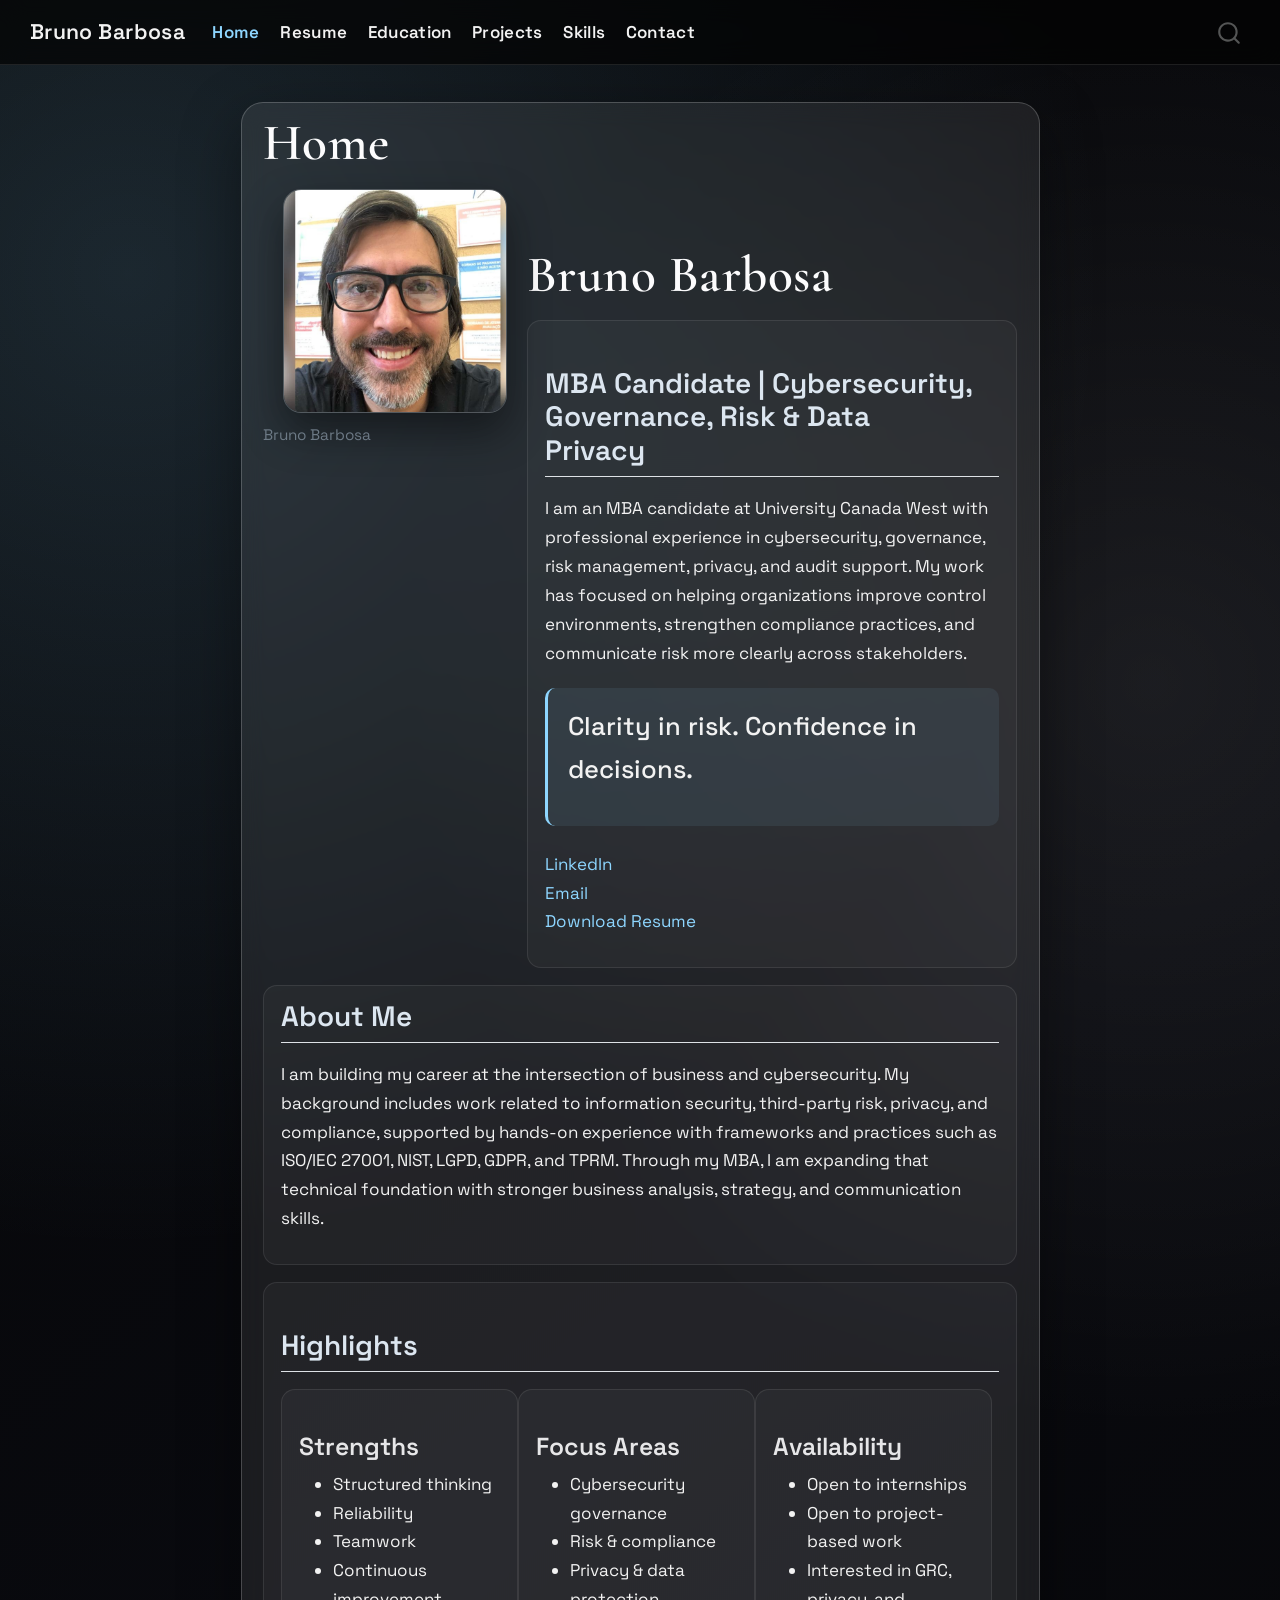
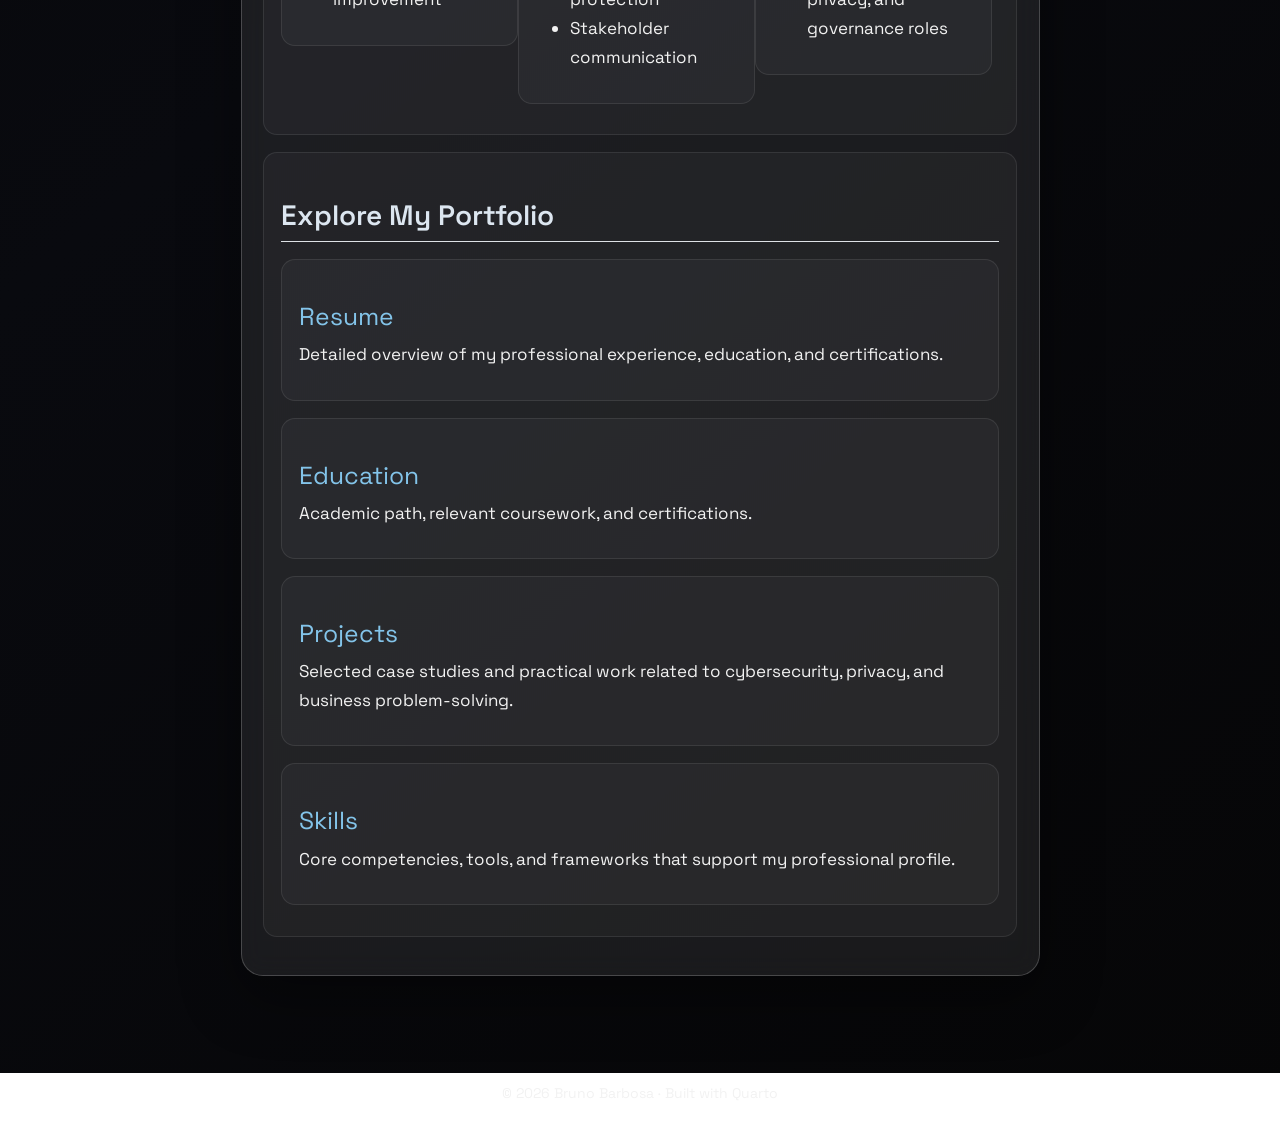
==== docs/index.html @ 06a04d69 "Add files via upload" ====
<!DOCTYPE html>
<html xmlns="http://www.w3.org/1999/xhtml" lang="en" xml:lang="en"><head>

<meta charset="utf-8">
<meta name="generator" content="quarto-1.8.26">

<meta name="viewport" content="width=device-width, initial-scale=1.0, user-scalable=yes">


<title>Home – Bruno Barbosa</title>
<style>
code{white-space: pre-wrap;}
span.smallcaps{font-variant: small-caps;}
div.columns{display: flex; gap: min(4vw, 1.5em);}
div.column{flex: auto; overflow-x: auto;}
div.hanging-indent{margin-left: 1.5em; text-indent: -1.5em;}
ul.task-list{list-style: none;}
ul.task-list li input[type="checkbox"] {
  width: 0.8em;
  margin: 0 0.8em 0.2em -1em; /* quarto-specific, see https://github.com/quarto-dev/quarto-cli/issues/4556 */ 
  vertical-align: middle;
}
</style>


<script src="site_libs/quarto-nav/quarto-nav.js"></script>
<script src="site_libs/quarto-nav/headroom.min.js"></script>
<script src="site_libs/clipboard/clipboard.min.js"></script>
<script src="site_libs/quarto-search/autocomplete.umd.js"></script>
<script src="site_libs/quarto-search/fuse.min.js"></script>
<script src="site_libs/quarto-search/quarto-search.js"></script>
<meta name="quarto:offset" content="./">
<script src="site_libs/quarto-html/quarto.js" type="module"></script>
<script src="site_libs/quarto-html/tabsets/tabsets.js" type="module"></script>
<script src="site_libs/quarto-html/axe/axe-check.js" type="module"></script>
<script src="site_libs/quarto-html/popper.min.js"></script>
<script src="site_libs/quarto-html/tippy.umd.min.js"></script>
<script src="site_libs/quarto-html/anchor.min.js"></script>
<link href="site_libs/quarto-html/tippy.css" rel="stylesheet">
<link href="site_libs/quarto-html/quarto-syntax-highlighting-587c61ba64f3a5504c4d52d930310e48.css" rel="stylesheet" id="quarto-text-highlighting-styles">
<script src="site_libs/bootstrap/bootstrap.min.js"></script>
<link href="site_libs/bootstrap/bootstrap-icons.css" rel="stylesheet">
<link href="site_libs/bootstrap/bootstrap-e31584831b205ffbb2d98406f31c2a5b.min.css" rel="stylesheet" append-hash="true" id="quarto-bootstrap" data-mode="light">
<script id="quarto-search-options" type="application/json">{
  "location": "navbar",
  "copy-button": false,
  "collapse-after": 3,
  "panel-placement": "end",
  "type": "overlay",
  "limit": 50,
  "keyboard-shortcut": [
    "f",
    "/",
    "s"
  ],
  "show-item-context": false,
  "language": {
    "search-no-results-text": "No results",
    "search-matching-documents-text": "matching documents",
    "search-copy-link-title": "Copy link to search",
    "search-hide-matches-text": "Hide additional matches",
    "search-more-match-text": "more match in this document",
    "search-more-matches-text": "more matches in this document",
    "search-clear-button-title": "Clear",
    "search-text-placeholder": "",
    "search-detached-cancel-button-title": "Cancel",
    "search-submit-button-title": "Submit",
    "search-label": "Search"
  }
}</script>
<style>html{ scroll-behavior: smooth; }</style>


<link rel="stylesheet" href="styles.css">
</head>

<body class="nav-fixed fullcontent quarto-light">

<div id="quarto-search-results"></div>
  <header id="quarto-header" class="headroom fixed-top">
    <nav class="navbar navbar-expand-lg " data-bs-theme="dark">
      <div class="navbar-container container-fluid">
      <div class="navbar-brand-container mx-auto">
    <a class="navbar-brand" href="./index.html">
    <span class="navbar-title">Bruno Barbosa</span>
    </a>
  </div>
            <div id="quarto-search" class="" title="Search"></div>
          <button class="navbar-toggler" type="button" data-bs-toggle="collapse" data-bs-target="#navbarCollapse" aria-controls="navbarCollapse" role="menu" aria-expanded="false" aria-label="Toggle navigation" onclick="if (window.quartoToggleHeadroom) { window.quartoToggleHeadroom(); }">
  <span class="navbar-toggler-icon"></span>
</button>
          <div class="collapse navbar-collapse" id="navbarCollapse">
            <ul class="navbar-nav navbar-nav-scroll me-auto">
  <li class="nav-item">
    <a class="nav-link active" href="./index.html" aria-current="page"> 
<span class="menu-text">Home</span></a>
  </li>  
  <li class="nav-item">
    <a class="nav-link" href="./Resume.html"> 
<span class="menu-text">Resume</span></a>
  </li>  
  <li class="nav-item">
    <a class="nav-link" href="./education.html"> 
<span class="menu-text">Education</span></a>
  </li>  
  <li class="nav-item">
    <a class="nav-link" href="./projects.html"> 
<span class="menu-text">Projects</span></a>
  </li>  
  <li class="nav-item">
    <a class="nav-link" href="./skills.html"> 
<span class="menu-text">Skills</span></a>
  </li>  
  <li class="nav-item">
    <a class="nav-link" href="./contact.html"> 
<span class="menu-text">Contact</span></a>
  </li>  
</ul>
          </div> <!-- /navcollapse -->
            <div class="quarto-navbar-tools">
</div>
      </div> <!-- /container-fluid -->
    </nav>
</header>
<!-- content -->
<div id="quarto-content" class="quarto-container page-columns page-rows-contents page-layout-article page-navbar">
<!-- sidebar -->
<!-- margin-sidebar -->
    
<!-- main -->
<main class="content" id="quarto-document-content">

<header id="title-block-header" class="quarto-title-block default">
<div class="quarto-title">
<h1 class="title">Home</h1>
</div>



<div class="quarto-title-meta">

    
  
    
  </div>
  


</header>


<div class="columns">
<div class="column" style="width:35%;">
<div class="quarto-figure quarto-figure-center">
<figure class="figure">
<p><img src="headshot.png" class="img-fluid figure-img" style="width:85.0%" alt="Portrait of Bruno Barbosa"></p>
<figcaption>Bruno Barbosa</figcaption>
</figure>
</div>
</div><div class="column" style="width:65%;">
<section id="bruno-barbosa" class="level1">
<h1>Bruno Barbosa</h1>
<section id="mba-candidate-cybersecurity-governance-risk-data-privacy" class="level2">
<h2 class="anchored" data-anchor-id="mba-candidate-cybersecurity-governance-risk-data-privacy">MBA Candidate | Cybersecurity, Governance, Risk &amp; Data Privacy</h2>
<p>I am an MBA candidate at University Canada West with professional experience in cybersecurity, governance, risk management, privacy, and audit support. My work has focused on helping organizations improve control environments, strengthen compliance practices, and communicate risk more clearly across stakeholders.</p>
<div class="impact-quote">
<p>Clarity in risk. Confidence in decisions.</p>
</div>
<p><a href="https://www.linkedin.com/">LinkedIn</a><br>
<a href="mailto:your.email@email.com">Email</a><br>
<a href="resume.pdf">Download Resume</a></p>
</section>
</section>
</div>
</div>
<section id="about-me" class="level2">
<h2 class="anchored" data-anchor-id="about-me">About Me</h2>
<p>I am building my career at the intersection of business and cybersecurity. My background includes work related to information security, third-party risk, privacy, and compliance, supported by hands-on experience with frameworks and practices such as ISO/IEC 27001, NIST, LGPD, GDPR, and TPRM. Through my MBA, I am expanding that technical foundation with stronger business analysis, strategy, and communication skills.</p>
</section>
<section id="highlights" class="level2">
<h2 class="anchored" data-anchor-id="highlights">Highlights</h2>
<div class="columns">
<div class="column" style="width:33%;">
<section id="strengths" class="level3">
<h3 class="anchored" data-anchor-id="strengths">Strengths</h3>
<ul>
<li>Structured thinking<br>
</li>
<li>Reliability<br>
</li>
<li>Teamwork<br>
</li>
<li>Continuous improvement</li>
</ul>
</section>
</div><div class="column" style="width:33%;">
<section id="focus-areas" class="level3">
<h3 class="anchored" data-anchor-id="focus-areas">Focus Areas</h3>
<ul>
<li>Cybersecurity governance<br>
</li>
<li>Risk &amp; compliance<br>
</li>
<li>Privacy &amp; data protection<br>
</li>
<li>Stakeholder communication</li>
</ul>
</section>
</div><div class="column" style="width:33%;">
<section id="availability" class="level3">
<h3 class="anchored" data-anchor-id="availability">Availability</h3>
<ul>
<li>Open to internships<br>
</li>
<li>Open to project-based work<br>
</li>
<li>Interested in GRC, privacy, and governance roles</li>
</ul>
</section>
</div>
</div>
</section>
<section id="explore-my-portfolio" class="level2">
<h2 class="anchored" data-anchor-id="explore-my-portfolio">Explore My Portfolio</h2>
<section id="resume" class="level3">
<h3 class="anchored" data-anchor-id="resume"><a href="Resume.html">Resume</a></h3>
<p>Detailed overview of my professional experience, education, and certifications.</p>
</section>
<section id="education" class="level3">
<h3 class="anchored" data-anchor-id="education"><a href="education.html">Education</a></h3>
<p>Academic path, relevant coursework, and certifications.</p>
</section>
<section id="projects" class="level3">
<h3 class="anchored" data-anchor-id="projects"><a href="projects.html">Projects</a></h3>
<p>Selected case studies and practical work related to cybersecurity, privacy, and business problem-solving.</p>
</section>
<section id="skills" class="level3">
<h3 class="anchored" data-anchor-id="skills"><a href="skills.html">Skills</a></h3>
<p>Core competencies, tools, and frameworks that support my professional profile.</p>


</section>
</section>

</main> <!-- /main -->
<script id="quarto-html-after-body" type="application/javascript">
  window.document.addEventListener("DOMContentLoaded", function (event) {
    const icon = "";
    const anchorJS = new window.AnchorJS();
    anchorJS.options = {
      placement: 'right',
      icon: icon
    };
    anchorJS.add('.anchored');
    const isCodeAnnotation = (el) => {
      for (const clz of el.classList) {
        if (clz.startsWith('code-annotation-')) {                     
          return true;
        }
      }
      return false;
    }
    const onCopySuccess = function(e) {
      // button target
      const button = e.trigger;
      // don't keep focus
      button.blur();
      // flash "checked"
      button.classList.add('code-copy-button-checked');
      var currentTitle = button.getAttribute("title");
      button.setAttribute("title", "Copied!");
      let tooltip;
      if (window.bootstrap) {
        button.setAttribute("data-bs-toggle", "tooltip");
        button.setAttribute("data-bs-placement", "left");
        button.setAttribute("data-bs-title", "Copied!");
        tooltip = new bootstrap.Tooltip(button, 
          { trigger: "manual", 
            customClass: "code-copy-button-tooltip",
            offset: [0, -8]});
        tooltip.show();    
      }
      setTimeout(function() {
        if (tooltip) {
          tooltip.hide();
          button.removeAttribute("data-bs-title");
          button.removeAttribute("data-bs-toggle");
          button.removeAttribute("data-bs-placement");
        }
        button.setAttribute("title", currentTitle);
        button.classList.remove('code-copy-button-checked');
      }, 1000);
      // clear code selection
      e.clearSelection();
    }
    const getTextToCopy = function(trigger) {
      const outerScaffold = trigger.parentElement.cloneNode(true);
      const codeEl = outerScaffold.querySelector('code');
      for (const childEl of codeEl.children) {
        if (isCodeAnnotation(childEl)) {
          childEl.remove();
        }
      }
      return codeEl.innerText;
    }
    const clipboard = new window.ClipboardJS('.code-copy-button:not([data-in-quarto-modal])', {
      text: getTextToCopy
    });
    clipboard.on('success', onCopySuccess);
    if (window.document.getElementById('quarto-embedded-source-code-modal')) {
      const clipboardModal = new window.ClipboardJS('.code-copy-button[data-in-quarto-modal]', {
        text: getTextToCopy,
        container: window.document.getElementById('quarto-embedded-source-code-modal')
      });
      clipboardModal.on('success', onCopySuccess);
    }
      var localhostRegex = new RegExp(/^(?:http|https):\/\/localhost\:?[0-9]*\//);
      var mailtoRegex = new RegExp(/^mailto:/);
        var filterRegex = new RegExp('/' + window.location.host + '/');
      var isInternal = (href) => {
          return filterRegex.test(href) || localhostRegex.test(href) || mailtoRegex.test(href);
      }
      // Inspect non-navigation links and adorn them if external
     var links = window.document.querySelectorAll('a[href]:not(.nav-link):not(.navbar-brand):not(.toc-action):not(.sidebar-link):not(.sidebar-item-toggle):not(.pagination-link):not(.no-external):not([aria-hidden]):not(.dropdown-item):not(.quarto-navigation-tool):not(.about-link)');
      for (var i=0; i<links.length; i++) {
        const link = links[i];
        if (!isInternal(link.href)) {
          // undo the damage that might have been done by quarto-nav.js in the case of
          // links that we want to consider external
          if (link.dataset.originalHref !== undefined) {
            link.href = link.dataset.originalHref;
          }
            // target, if specified
            link.setAttribute("target", "_blank");
            if (link.getAttribute("rel") === null) {
              link.setAttribute("rel", "noopener");
            }
        }
      }
    function tippyHover(el, contentFn, onTriggerFn, onUntriggerFn) {
      const config = {
        allowHTML: true,
        maxWidth: 500,
        delay: 100,
        arrow: false,
        appendTo: function(el) {
            return el.parentElement;
        },
        interactive: true,
        interactiveBorder: 10,
        theme: 'quarto',
        placement: 'bottom-start',
      };
      if (contentFn) {
        config.content = contentFn;
      }
      if (onTriggerFn) {
        config.onTrigger = onTriggerFn;
      }
      if (onUntriggerFn) {
        config.onUntrigger = onUntriggerFn;
      }
      window.tippy(el, config); 
    }
    const noterefs = window.document.querySelectorAll('a[role="doc-noteref"]');
    for (var i=0; i<noterefs.length; i++) {
      const ref = noterefs[i];
      tippyHover(ref, function() {
        // use id or data attribute instead here
        let href = ref.getAttribute('data-footnote-href') || ref.getAttribute('href');
        try { href = new URL(href).hash; } catch {}
        const id = href.replace(/^#\/?/, "");
        const note = window.document.getElementById(id);
        if (note) {
          return note.innerHTML;
        } else {
          return "";
        }
      });
    }
    const xrefs = window.document.querySelectorAll('a.quarto-xref');
    const processXRef = (id, note) => {
      // Strip column container classes
      const stripColumnClz = (el) => {
        el.classList.remove("page-full", "page-columns");
        if (el.children) {
          for (const child of el.children) {
            stripColumnClz(child);
          }
        }
      }
      stripColumnClz(note)
      if (id === null || id.startsWith('sec-')) {
        // Special case sections, only their first couple elements
        const container = document.createElement("div");
        if (note.children && note.children.length > 2) {
          container.appendChild(note.children[0].cloneNode(true));
          for (let i = 1; i < note.children.length; i++) {
            const child = note.children[i];
            if (child.tagName === "P" && child.innerText === "") {
              continue;
            } else {
              container.appendChild(child.cloneNode(true));
              break;
            }
          }
          if (window.Quarto?.typesetMath) {
            window.Quarto.typesetMath(container);
          }
          return container.innerHTML
        } else {
          if (window.Quarto?.typesetMath) {
            window.Quarto.typesetMath(note);
          }
          return note.innerHTML;
        }
      } else {
        // Remove any anchor links if they are present
        const anchorLink = note.querySelector('a.anchorjs-link');
        if (anchorLink) {
          anchorLink.remove();
        }
        if (window.Quarto?.typesetMath) {
          window.Quarto.typesetMath(note);
        }
        if (note.classList.contains("callout")) {
          return note.outerHTML;
        } else {
          return note.innerHTML;
        }
      }
    }
    for (var i=0; i<xrefs.length; i++) {
      const xref = xrefs[i];
      tippyHover(xref, undefined, function(instance) {
        instance.disable();
        let url = xref.getAttribute('href');
        let hash = undefined; 
        if (url.startsWith('#')) {
          hash = url;
        } else {
          try { hash = new URL(url).hash; } catch {}
        }
        if (hash) {
          const id = hash.replace(/^#\/?/, "");
          const note = window.document.getElementById(id);
          if (note !== null) {
            try {
              const html = processXRef(id, note.cloneNode(true));
              instance.setContent(html);
            } finally {
              instance.enable();
              instance.show();
            }
          } else {
            // See if we can fetch this
            fetch(url.split('#')[0])
            .then(res => res.text())
            .then(html => {
              const parser = new DOMParser();
              const htmlDoc = parser.parseFromString(html, "text/html");
              const note = htmlDoc.getElementById(id);
              if (note !== null) {
                const html = processXRef(id, note);
                instance.setContent(html);
              } 
            }).finally(() => {
              instance.enable();
              instance.show();
            });
          }
        } else {
          // See if we can fetch a full url (with no hash to target)
          // This is a special case and we should probably do some content thinning / targeting
          fetch(url)
          .then(res => res.text())
          .then(html => {
            const parser = new DOMParser();
            const htmlDoc = parser.parseFromString(html, "text/html");
            const note = htmlDoc.querySelector('main.content');
            if (note !== null) {
              // This should only happen for chapter cross references
              // (since there is no id in the URL)
              // remove the first header
              if (note.children.length > 0 && note.children[0].tagName === "HEADER") {
                note.children[0].remove();
              }
              const html = processXRef(null, note);
              instance.setContent(html);
            } 
          }).finally(() => {
            instance.enable();
            instance.show();
          });
        }
      }, function(instance) {
      });
    }
        let selectedAnnoteEl;
        const selectorForAnnotation = ( cell, annotation) => {
          let cellAttr = 'data-code-cell="' + cell + '"';
          let lineAttr = 'data-code-annotation="' +  annotation + '"';
          const selector = 'span[' + cellAttr + '][' + lineAttr + ']';
          return selector;
        }
        const selectCodeLines = (annoteEl) => {
          const doc = window.document;
          const targetCell = annoteEl.getAttribute("data-target-cell");
          const targetAnnotation = annoteEl.getAttribute("data-target-annotation");
          const annoteSpan = window.document.querySelector(selectorForAnnotation(targetCell, targetAnnotation));
          const lines = annoteSpan.getAttribute("data-code-lines").split(",");
          const lineIds = lines.map((line) => {
            return targetCell + "-" + line;
          })
          let top = null;
          let height = null;
          let parent = null;
          if (lineIds.length > 0) {
              //compute the position of the single el (top and bottom and make a div)
              const el = window.document.getElementById(lineIds[0]);
              top = el.offsetTop;
              height = el.offsetHeight;
              parent = el.parentElement.parentElement;
            if (lineIds.length > 1) {
              const lastEl = window.document.getElementById(lineIds[lineIds.length - 1]);
              const bottom = lastEl.offsetTop + lastEl.offsetHeight;
              height = bottom - top;
            }
            if (top !== null && height !== null && parent !== null) {
              // cook up a div (if necessary) and position it 
              let div = window.document.getElementById("code-annotation-line-highlight");
              if (div === null) {
                div = window.document.createElement("div");
                div.setAttribute("id", "code-annotation-line-highlight");
                div.style.position = 'absolute';
                parent.appendChild(div);
              }
              div.style.top = top - 2 + "px";
              div.style.height = height + 4 + "px";
              div.style.left = 0;
              let gutterDiv = window.document.getElementById("code-annotation-line-highlight-gutter");
              if (gutterDiv === null) {
                gutterDiv = window.document.createElement("div");
                gutterDiv.setAttribute("id", "code-annotation-line-highlight-gutter");
                gutterDiv.style.position = 'absolute';
                const codeCell = window.document.getElementById(targetCell);
                const gutter = codeCell.querySelector('.code-annotation-gutter');
                gutter.appendChild(gutterDiv);
              }
              gutterDiv.style.top = top - 2 + "px";
              gutterDiv.style.height = height + 4 + "px";
            }
            selectedAnnoteEl = annoteEl;
          }
        };
        const unselectCodeLines = () => {
          const elementsIds = ["code-annotation-line-highlight", "code-annotation-line-highlight-gutter"];
          elementsIds.forEach((elId) => {
            const div = window.document.getElementById(elId);
            if (div) {
              div.remove();
            }
          });
          selectedAnnoteEl = undefined;
        };
          // Handle positioning of the toggle
      window.addEventListener(
        "resize",
        throttle(() => {
          elRect = undefined;
          if (selectedAnnoteEl) {
            selectCodeLines(selectedAnnoteEl);
          }
        }, 10)
      );
      function throttle(fn, ms) {
      let throttle = false;
      let timer;
        return (...args) => {
          if(!throttle) { // first call gets through
              fn.apply(this, args);
              throttle = true;
          } else { // all the others get throttled
              if(timer) clearTimeout(timer); // cancel #2
              timer = setTimeout(() => {
                fn.apply(this, args);
                timer = throttle = false;
              }, ms);
          }
        };
      }
        // Attach click handler to the DT
        const annoteDls = window.document.querySelectorAll('dt[data-target-cell]');
        for (const annoteDlNode of annoteDls) {
          annoteDlNode.addEventListener('click', (event) => {
            const clickedEl = event.target;
            if (clickedEl !== selectedAnnoteEl) {
              unselectCodeLines();
              const activeEl = window.document.querySelector('dt[data-target-cell].code-annotation-active');
              if (activeEl) {
                activeEl.classList.remove('code-annotation-active');
              }
              selectCodeLines(clickedEl);
              clickedEl.classList.add('code-annotation-active');
            } else {
              // Unselect the line
              unselectCodeLines();
              clickedEl.classList.remove('code-annotation-active');
            }
          });
        }
    const findCites = (el) => {
      const parentEl = el.parentElement;
      if (parentEl) {
        const cites = parentEl.dataset.cites;
        if (cites) {
          return {
            el,
            cites: cites.split(' ')
          };
        } else {
          return findCites(el.parentElement)
        }
      } else {
        return undefined;
      }
    };
    var bibliorefs = window.document.querySelectorAll('a[role="doc-biblioref"]');
    for (var i=0; i<bibliorefs.length; i++) {
      const ref = bibliorefs[i];
      const citeInfo = findCites(ref);
      if (citeInfo) {
        tippyHover(citeInfo.el, function() {
          var popup = window.document.createElement('div');
          citeInfo.cites.forEach(function(cite) {
            var citeDiv = window.document.createElement('div');
            citeDiv.classList.add('hanging-indent');
            citeDiv.classList.add('csl-entry');
            var biblioDiv = window.document.getElementById('ref-' + cite);
            if (biblioDiv) {
              citeDiv.innerHTML = biblioDiv.innerHTML;
            }
            popup.appendChild(citeDiv);
          });
          return popup.innerHTML;
        });
      }
    }
  });
  </script>
</div> <!-- /content -->
<footer class="footer">
  <div class="nav-footer">
    <div class="nav-footer-left">
      &nbsp;
    </div>   
    <div class="nav-footer-center">
<p>© 2026 Bruno Barbosa · Built with Quarto</p>
</div>
    <div class="nav-footer-right">
      &nbsp;
    </div>
  </div>
</footer>




<script src="site_libs/quarto-html/zenscroll-min.js"></script>
</body></html>
---- docs/site_libs/quarto-html/tippy.css ----
.tippy-box[data-animation=fade][data-state=hidden]{opacity:0}[data-tippy-root]{max-width:calc(100vw - 10px)}.tippy-box{position:relative;background-color:#333;color:#fff;border-radius:4px;font-size:14px;line-height:1.4;white-space:normal;outline:0;transition-property:transform,visibility,opacity}.tippy-box[data-placement^=top]>.tippy-arrow{bottom:0}.tippy-box[data-placement^=top]>.tippy-arrow:before{bottom:-7px;left:0;border-width:8px 8px 0;border-top-color:initial;transform-origin:center top}.tippy-box[data-placement^=bottom]>.tippy-arrow{top:0}.tippy-box[data-placement^=bottom]>.tippy-arrow:before{top:-7px;left:0;border-width:0 8px 8px;border-bottom-color:initial;transform-origin:center bottom}.tippy-box[data-placement^=left]>.tippy-arrow{right:0}.tippy-box[data-placement^=left]>.tippy-arrow:before{border-width:8px 0 8px 8px;border-left-color:initial;right:-7px;transform-origin:center left}.tippy-box[data-placement^=right]>.tippy-arrow{left:0}.tippy-box[data-placement^=right]>.tippy-arrow:before{left:-7px;border-width:8px 8px 8px 0;border-right-color:initial;transform-origin:center right}.tippy-box[data-inertia][data-state=visible]{transition-timing-function:cubic-bezier(.54,1.5,.38,1.11)}.tippy-arrow{width:16px;height:16px;color:#333}.tippy-arrow:before{content:"";position:absolute;border-color:transparent;border-style:solid}.tippy-content{position:relative;padding:5px 9px;z-index:1}
---- docs/site_libs/quarto-html/quarto-syntax-highlighting-587c61ba64f3a5504c4d52d930310e48.css ----
/* quarto syntax highlight colors */
:root {
  --quarto-hl-ot-color: #003B4F;
  --quarto-hl-at-color: #657422;
  --quarto-hl-ss-color: #20794D;
  --quarto-hl-an-color: #5E5E5E;
  --quarto-hl-fu-color: #4758AB;
  --quarto-hl-st-color: #20794D;
  --quarto-hl-cf-color: #003B4F;
  --quarto-hl-op-color: #5E5E5E;
  --quarto-hl-er-color: #AD0000;
  --quarto-hl-bn-color: #AD0000;
  --quarto-hl-al-color: #AD0000;
  --quarto-hl-va-color: #111111;
  --quarto-hl-bu-color: inherit;
  --quarto-hl-ex-color: inherit;
  --quarto-hl-pp-color: #AD0000;
  --quarto-hl-in-color: #5E5E5E;
  --quarto-hl-vs-color: #20794D;
  --quarto-hl-wa-color: #5E5E5E;
  --quarto-hl-do-color: #5E5E5E;
  --quarto-hl-im-color: #00769E;
  --quarto-hl-ch-color: #20794D;
  --quarto-hl-dt-color: #AD0000;
  --quarto-hl-fl-color: #AD0000;
  --quarto-hl-co-color: #5E5E5E;
  --quarto-hl-cv-color: #5E5E5E;
  --quarto-hl-cn-color: #8f5902;
  --quarto-hl-sc-color: #5E5E5E;
  --quarto-hl-dv-color: #AD0000;
  --quarto-hl-kw-color: #003B4F;
}

/* other quarto variables */
:root {
  --quarto-font-monospace: SFMono-Regular, Menlo, Monaco, Consolas, "Liberation Mono", "Courier New", monospace;
}

/* syntax highlight based on Pandoc's rules */
pre > code.sourceCode > span {
  color: #003B4F;
}

code.sourceCode > span {
  color: #003B4F;
}

div.sourceCode,
div.sourceCode pre.sourceCode {
  color: #003B4F;
}

/* Normal */
code span {
  color: #003B4F;
}

/* Alert */
code span.al {
  color: #AD0000;
  font-style: inherit;
}

/* Annotation */
code span.an {
  color: #5E5E5E;
  font-style: inherit;
}

/* Attribute */
code span.at {
  color: #657422;
  font-style: inherit;
}

/* BaseN */
code span.bn {
  color: #AD0000;
  font-style: inherit;
}

/* BuiltIn */
code span.bu {
  font-style: inherit;
}

/* ControlFlow */
code span.cf {
  color: #003B4F;
  font-weight: bold;
  font-style: inherit;
}

/* Char */
code span.ch {
  color: #20794D;
  font-style: inherit;
}

/* Constant */
code span.cn {
  color: #8f5902;
  font-style: inherit;
}

/* Comment */
code span.co {
  color: #5E5E5E;
  font-style: inherit;
}

/* CommentVar */
code span.cv {
  color: #5E5E5E;
  font-style: italic;
}

/* Documentation */
code span.do {
  color: #5E5E5E;
  font-style: italic;
}

/* DataType */
code span.dt {
  color: #AD0000;
  font-style: inherit;
}

/* DecVal */
code span.dv {
  color: #AD0000;
  font-style: inherit;
}

/* Error */
code span.er {
  color: #AD0000;
  font-style: inherit;
}

/* Extension */
code span.ex {
  font-style: inherit;
}

/* Float */
code span.fl {
  color: #AD0000;
  font-style: inherit;
}

/* Function */
code span.fu {
  color: #4758AB;
  font-style: inherit;
}

/* Import */
code span.im {
  color: #00769E;
  font-style: inherit;
}

/* Information */
code span.in {
  color: #5E5E5E;
  font-style: inherit;
}

/* Keyword */
code span.kw {
  color: #003B4F;
  font-weight: bold;
  font-style: inherit;
}

/* Operator */
code span.op {
  color: #5E5E5E;
  font-style: inherit;
}

/* Other */
code span.ot {
  color: #003B4F;
  font-style: inherit;
}

/* Preprocessor */
code span.pp {
  color: #AD0000;
  font-style: inherit;
}

/* SpecialChar */
code span.sc {
  color: #5E5E5E;
  font-style: inherit;
}

/* SpecialString */
code span.ss {
  color: #20794D;
  font-style: inherit;
}

/* String */
code span.st {
  color: #20794D;
  font-style: inherit;
}

/* Variable */
code span.va {
  color: #111111;
  font-style: inherit;
}

/* VerbatimString */
code span.vs {
  color: #20794D;
  font-style: inherit;
}

/* Warning */
code span.wa {
  color: #5E5E5E;
  font-style: italic;
}

.prevent-inlining {
  content: "</";
}

/*# sourceMappingURL=2dce1cc6c82594539e1579de68416b47.css.map */
---- docs/styles.css ----
@import url('https://fonts.googleapis.com/css2?family=Space+Grotesk:wght@400;500;700&family=Cormorant+Garamond:wght@500;700&display=swap');

:root {
  --bg: #060607;
  --bg-soft: #111216;
  --text: #f2f2f2;
  --muted: #b3b6c0;
  --accent: #8ed6ff;
  --glass: rgba(255, 255, 255, 0.08);
  --glass-border: rgba(255, 255, 255, 0.2);
}

html,
body {
  background:
    radial-gradient(circle at 10% 10%, rgba(142, 214, 255, 0.16), transparent 36%),
    radial-gradient(circle at 90% 25%, rgba(255, 255, 255, 0.08), transparent 32%),
    linear-gradient(140deg, #050506 0%, #090a0f 50%, #060607 100%);
  color: var(--text);
  font-family: 'Space Grotesk', 'Segoe UI', sans-serif;
  line-height: 1.7;
}

#quarto-content {
  animation: fadeUp 700ms ease-out;
}

@keyframes fadeUp {
  from {
    opacity: 0;
    transform: translateY(14px);
  }
  to {
    opacity: 1;
    transform: translateY(0);
  }
}

.navbar {
  backdrop-filter: blur(12px);
  background: rgba(3, 3, 4, 0.72) !important;
  border-bottom: 1px solid rgba(255, 255, 255, 0.1);
}

.navbar .menu-text,
.navbar-title {
  color: var(--text) !important;
  font-weight: 600;
  letter-spacing: 0.02em;
}

.navbar .nav-link.active .menu-text,
.navbar .nav-link:hover .menu-text {
  color: var(--accent) !important;
}

main.content {
  max-width: 1080px;
  margin: 2.2rem auto;
  padding: 1.25rem;
  border: 1px solid var(--glass-border);
  border-radius: 22px;
  background: var(--glass);
  backdrop-filter: blur(12px);
  box-shadow: 0 20px 60px rgba(0, 0, 0, 0.4);
}

h1,
h2,
h3 {
  color: #fcfcfd;
  margin-top: 1.15em;
}

h1 {
  font-family: 'Cormorant Garamond', Georgia, serif;
  font-size: clamp(2rem, 4vw, 3.4rem);
  line-height: 1.08;
  letter-spacing: 0.01em;
}

h2 {
  font-size: clamp(1.1rem, 2.2vw, 1.65rem);
  color: #dce6f0;
}

p,
li {
  color: var(--text);
}

a {
  color: var(--accent);
  text-decoration: none;
}

a:hover {
  text-decoration: underline;
  text-underline-offset: 2px;
}

img {
  border-radius: 18px;
  border: 1px solid var(--glass-border);
  box-shadow: 0 18px 42px rgba(0, 0, 0, 0.45);
}

.impact-quote {
  margin: 1.2rem 0 1.4rem;
  padding: 1rem 1.2rem;
  border-left: 3px solid var(--accent);
  font-size: clamp(1.2rem, 2vw, 1.6rem);
  font-weight: 500;
  color: #f7fbff;
  background: rgba(142, 214, 255, 0.08);
  border-radius: 10px;
}

section.level2,
section.level3 {
  background: rgba(255, 255, 255, 0.03);
  border: 1px solid rgba(255, 255, 255, 0.09);
  border-radius: 14px;
  padding: 0.8rem 1rem;
  margin-bottom: 1rem;
}

.page-footer,
footer {
  color: var(--muted);
}

@media (max-width: 900px) {
  .columns {
    flex-direction: column;
  }

  main.content {
    margin: 1.1rem 0.6rem;
    border-radius: 16px;
    padding: 1rem;
  }
}
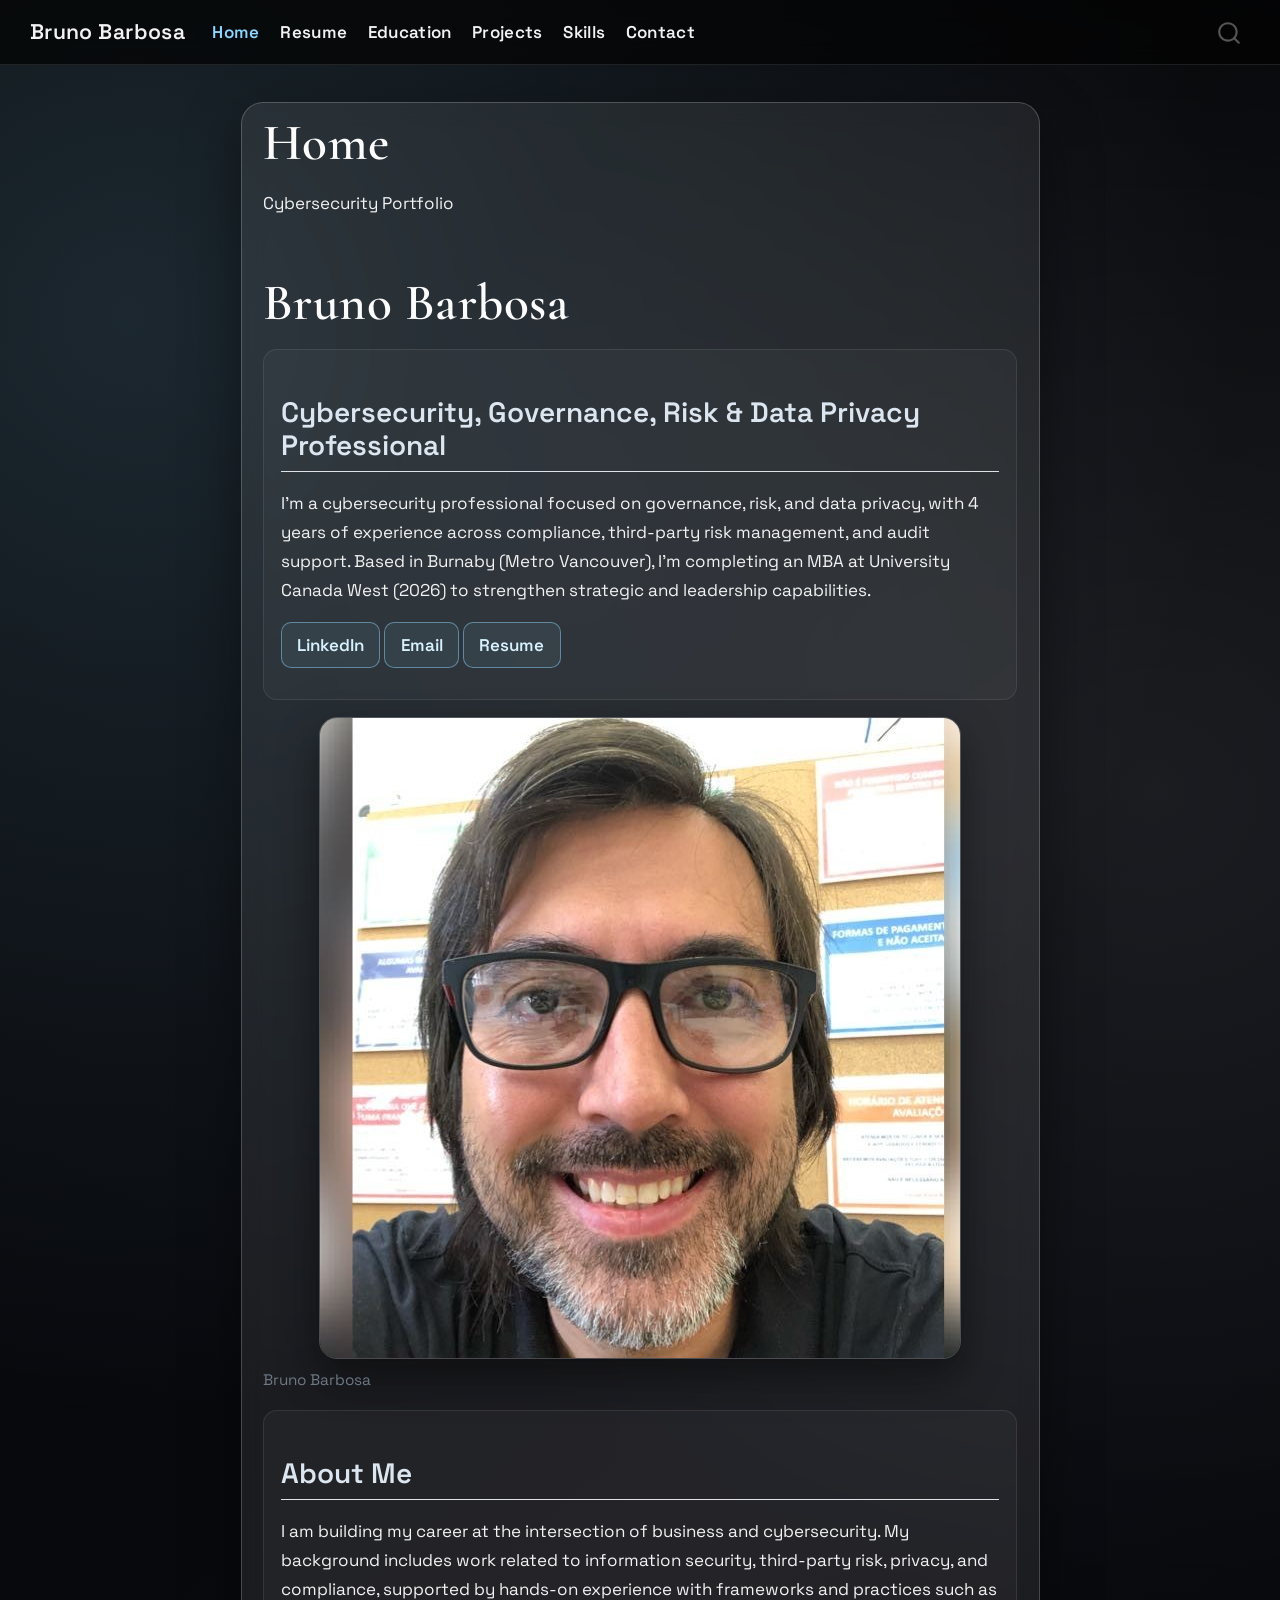
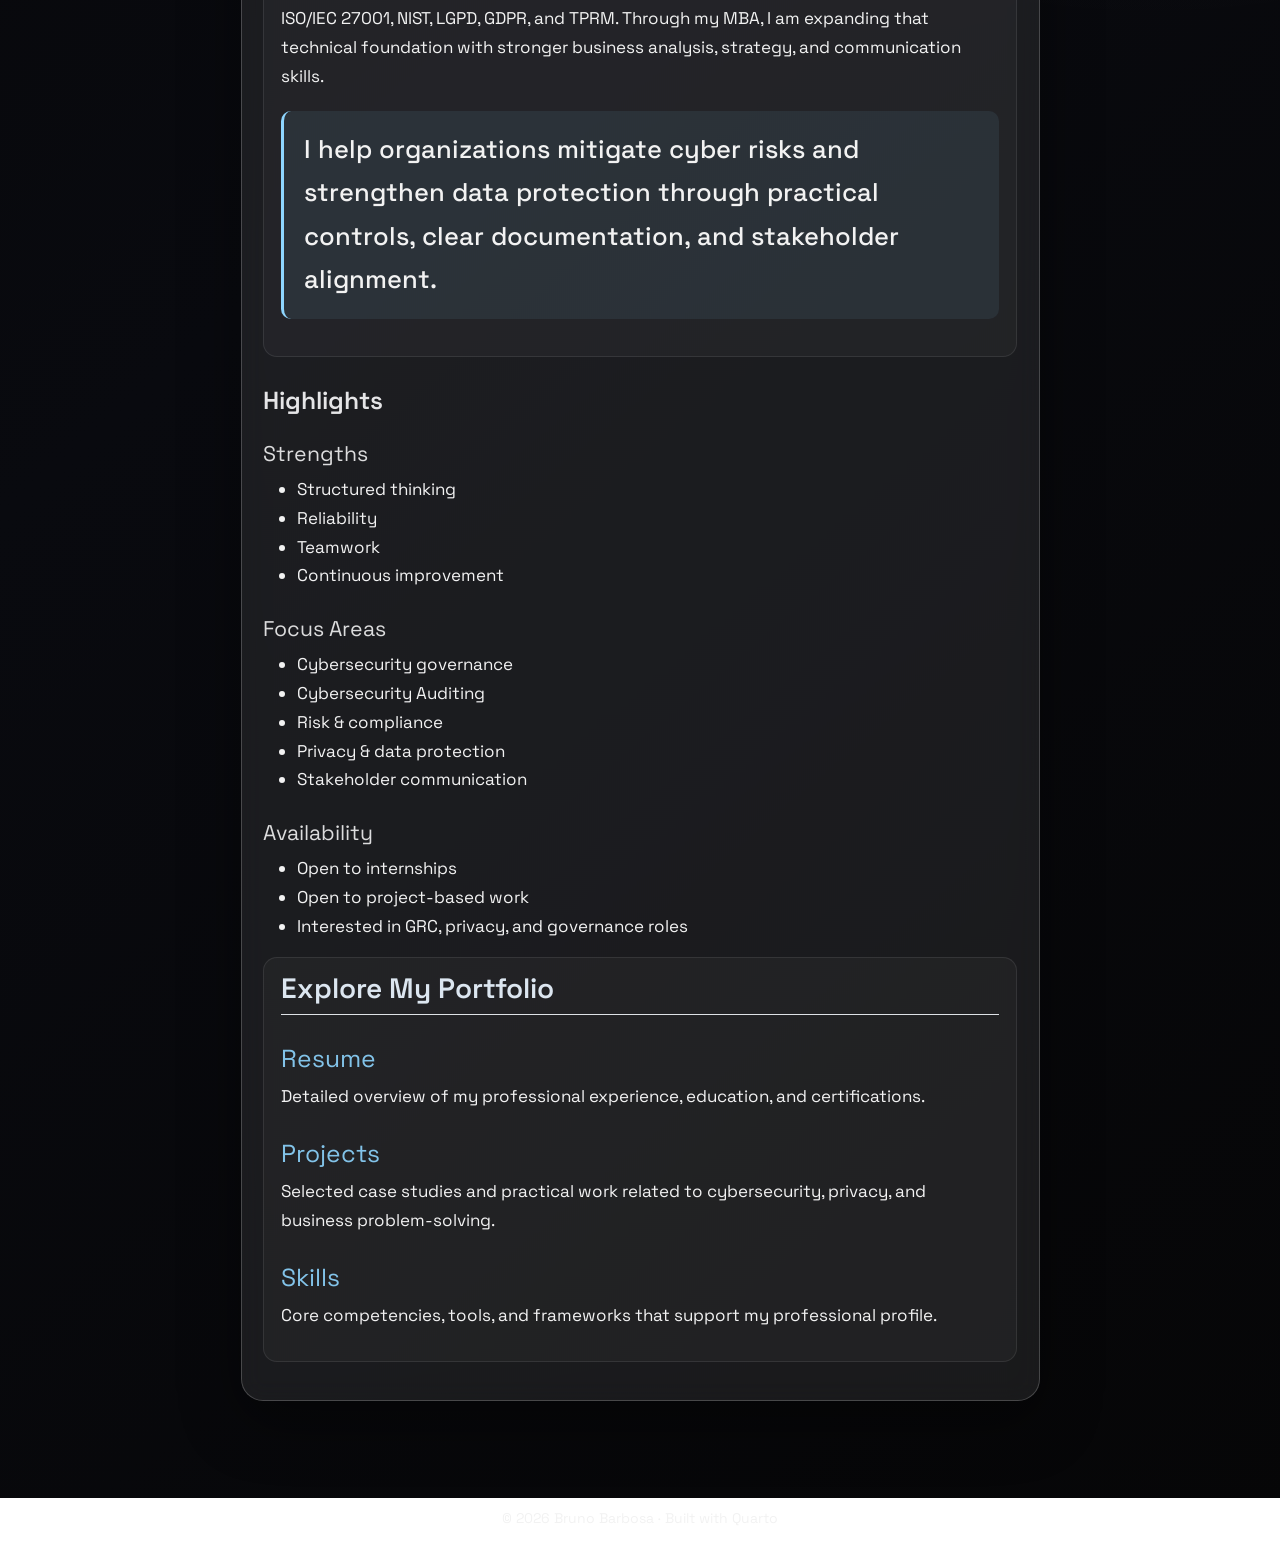
==== commit e50f7f26: "Add files via upload" ====
--- a/docs/index.html
+++ b/docs/index.html
@@ -149,97 +149,134 @@
 </header>
 
 
-<div class="columns">
-<div class="column" style="width:35%;">
+<div class="home-hero">
+<div class="home-hero-copy">
+<p class="home-kicker">
+Cybersecurity Portfolio
+</p>
+<section id="bruno-barbosa" class="level1">
+<h1>Bruno Barbosa</h1>
+<section id="cybersecurity-governance-risk-data-privacy-professional" class="level2">
+<h2 class="anchored" data-anchor-id="cybersecurity-governance-risk-data-privacy-professional">Cybersecurity, Governance, Risk &amp; Data Privacy Professional</h2>
+<p>I’m a cybersecurity professional focused on governance, risk, and data privacy, with 4 years of experience across compliance, third-party risk management, and audit support. Based in Burnaby (Metro Vancouver), I’m completing an MBA at University Canada West (2026) to strengthen strategic and leadership capabilities.</p>
+<div class="button-row">
+<p><a class="custom-button" href="https://www.linkedin.com/" target="_blank">LinkedIn</a> <a class="custom-button" href="mailto:your.email@email.com">Email</a> <a class="custom-button" href="resume.html">Resume</a></p>
+</div>
+</section>
+</section>
+</div>
+<div class="home-hero-photo">
 <div class="quarto-figure quarto-figure-center">
 <figure class="figure">
-<p><img src="headshot.png" class="img-fluid figure-img" style="width:85.0%" alt="Portrait of Bruno Barbosa"></p>
+<p><img src="headshot.png" class="img-fluid figure-img" alt="Portrait of Bruno Barbosa"></p>
 <figcaption>Bruno Barbosa</figcaption>
 </figure>
 </div>
-</div><div class="column" style="width:65%;">
-<section id="bruno-barbosa" class="level1">
-<h1>Bruno Barbosa</h1>
-<section id="mba-candidate-cybersecurity-governance-risk-data-privacy" class="level2">
-<h2 class="anchored" data-anchor-id="mba-candidate-cybersecurity-governance-risk-data-privacy">MBA Candidate | Cybersecurity, Governance, Risk &amp; Data Privacy</h2>
-<p>I am an MBA candidate at University Canada West with professional experience in cybersecurity, governance, risk management, privacy, and audit support. My work has focused on helping organizations improve control environments, strengthen compliance practices, and communicate risk more clearly across stakeholders.</p>
-<div class="impact-quote">
-<p>Clarity in risk. Confidence in decisions.</p>
-</div>
-<p><a href="https://www.linkedin.com/">LinkedIn</a><br>
-<a href="mailto:your.email@email.com">Email</a><br>
-<a href="resume.pdf">Download Resume</a></p>
-</section>
-</section>
-</div>
-</div>
-<section id="about-me" class="level2">
+</div>
+</div>
+<div class="home-about-split">
+<section id="about-me" class="level2 home-about-copy">
 <h2 class="anchored" data-anchor-id="about-me">About Me</h2>
 <p>I am building my career at the intersection of business and cybersecurity. My background includes work related to information security, third-party risk, privacy, and compliance, supported by hands-on experience with frameworks and practices such as ISO/IEC 27001, NIST, LGPD, GDPR, and TPRM. Through my MBA, I am expanding that technical foundation with stronger business analysis, strategy, and communication skills.</p>
+<blockquote class="impact-quote blockquote">
+<p>I help organizations mitigate cyber risks and strengthen data protection through practical controls, clear documentation, and stakeholder alignment.</p>
+</blockquote>
 </section>
-<section id="highlights" class="level2">
-<h2 class="anchored" data-anchor-id="highlights">Highlights</h2>
-<div class="columns">
-<div class="column" style="width:33%;">
-<section id="strengths" class="level3">
-<h3 class="anchored" data-anchor-id="strengths">Strengths</h3>
+<div class="home-highlight-panel">
+<h3 class="anchored">
+Highlights
+</h3>
+<div class="highlights-grid">
+<div class="highlight-card">
+<h4 class="anchored">
+Strengths
+</h4>
 <ul>
-<li>Structured thinking<br>
-</li>
-<li>Reliability<br>
-</li>
-<li>Teamwork<br>
-</li>
-<li>Continuous improvement</li>
+<li>
+Structured thinking
+</li>
+<li>
+Reliability
+</li>
+<li>
+Teamwork
+</li>
+<li>
+Continuous improvement
+</li>
 </ul>
-</section>
-</div><div class="column" style="width:33%;">
-<section id="focus-areas" class="level3">
-<h3 class="anchored" data-anchor-id="focus-areas">Focus Areas</h3>
+</div>
+<div class="highlight-card">
+<h4 class="anchored">
+Focus Areas
+</h4>
 <ul>
-<li>Cybersecurity governance<br>
-</li>
-<li>Risk &amp; compliance<br>
-</li>
-<li>Privacy &amp; data protection<br>
-</li>
-<li>Stakeholder communication</li>
+<li>
+Cybersecurity governance
+</li>
+<li>
+Cybersecurity Auditing
+</li>
+<li>
+Risk &amp; compliance
+</li>
+<li>
+Privacy &amp; data protection
+</li>
+<li>
+Stakeholder communication
+</li>
 </ul>
-</section>
-</div><div class="column" style="width:33%;">
-<section id="availability" class="level3">
-<h3 class="anchored" data-anchor-id="availability">Availability</h3>
+</div>
+<div class="highlight-card">
+<h4 class="anchored">
+Availability
+</h4>
 <ul>
-<li>Open to internships<br>
-</li>
-<li>Open to project-based work<br>
-</li>
-<li>Interested in GRC, privacy, and governance roles</li>
+<li>
+Open to internships
+</li>
+<li>
+Open to project-based work
+</li>
+<li>
+Interested in GRC, privacy, and governance roles
+</li>
 </ul>
-</section>
-</div>
-</div>
-</section>
+</div>
+</div>
+</div>
+</div>
 <section id="explore-my-portfolio" class="level2">
 <h2 class="anchored" data-anchor-id="explore-my-portfolio">Explore My Portfolio</h2>
-<section id="resume" class="level3">
-<h3 class="anchored" data-anchor-id="resume"><a href="Resume.html">Resume</a></h3>
-<p>Detailed overview of my professional experience, education, and certifications.</p>
-</section>
-<section id="education" class="level3">
-<h3 class="anchored" data-anchor-id="education"><a href="education.html">Education</a></h3>
-<p>Academic path, relevant coursework, and certifications.</p>
-</section>
-<section id="projects" class="level3">
-<h3 class="anchored" data-anchor-id="projects"><a href="projects.html">Projects</a></h3>
-<p>Selected case studies and practical work related to cybersecurity, privacy, and business problem-solving.</p>
-</section>
-<section id="skills" class="level3">
-<h3 class="anchored" data-anchor-id="skills"><a href="skills.html">Skills</a></h3>
-<p>Core competencies, tools, and frameworks that support my professional profile.</p>
-
-
-</section>
+<div class="page-links-grid">
+<div class="page-link-card">
+<h3 class="anchored">
+<a href="resume.html">Resume</a>
+</h3>
+<p>
+Detailed overview of my professional experience, education, and certifications.
+</p>
+</div>
+<div class="page-link-card">
+<h3 class="anchored">
+<a href="projects.html">Projects</a>
+</h3>
+<p>
+Selected case studies and practical work related to cybersecurity, privacy, and business problem-solving.
+</p>
+</div>
+<div class="page-link-card">
+<h3 class="anchored">
+<a href="skills.html">Skills</a>
+</h3>
+<p>
+Core competencies, tools, and frameworks that support my professional profile.
+</p>
+</div>
+</div>
+
+
 </section>
 
 </main> <!-- /main -->
--- a/docs/styles.css
+++ b/docs/styles.css
@@ -65,6 +65,69 @@
   box-shadow: 0 20px 60px rgba(0, 0, 0, 0.4);
 }
 
+
+.hero-grid {
+  display: grid;
+  grid-template-columns: minmax(190px, 240px) minmax(0, 1fr);
+  gap: clamp(1rem, 2.8vw, 2rem);
+  align-items: start;
+}
+
+.hero-image {
+  margin: 0;
+  align-self: start;
+}
+
+.hero-image p {
+  margin: 0;
+}
+
+.hero-image img {
+  display: block;
+  width: 100%;
+  max-width: 220px;
+  height: auto;
+  object-fit: cover;
+}
+
+.hero-text {
+  align-self: start;
+  min-width: 0;
+}
+
+.hero-text h1 {
+  margin-top: 0;
+}
+
+.button-row {
+  display: flex;
+  flex-wrap: wrap;
+  gap: 0.7rem;
+  margin-top: 1rem;
+}
+
+.custom-button {
+  display: inline-flex;
+  align-items: center;
+  justify-content: center;
+  min-height: 42px;
+  padding: 0.45rem 0.9rem;
+  border: 1px solid rgba(142, 214, 255, 0.48);
+  border-radius: 10px;
+  background: rgba(142, 214, 255, 0.08);
+  color: #d7f1ff;
+  font-weight: 600;
+  text-decoration: none;
+  transition: transform 180ms ease, background 180ms ease, border-color 180ms ease;
+}
+
+.custom-button:hover {
+  background: rgba(142, 214, 255, 0.18);
+  border-color: rgba(142, 214, 255, 0.9);
+  text-decoration: none;
+  transform: translateY(-1px);
+}
+
 h1,
 h2,
 h3 {
@@ -140,4 +203,45 @@
     border-radius: 16px;
     padding: 1rem;
   }
+
+  .hero-grid {
+    grid-template-columns: 1fr;
+    gap: 1rem;
+  }
+
+  .hero-image {
+    justify-self: center;
+    width: min(72vw, 280px);
+  }
+
+  .hero-image img {
+    max-width: none;
+    width: 100%;
+  }
+
+  .hero-text {
+    text-align: left;
+  }
+}
+
+@media (max-width: 520px) {
+  main.content {
+    margin: 0.7rem 0.45rem;
+    padding: 0.85rem;
+    border-radius: 14px;
+  }
+
+  .hero-text h2 {
+    font-size: clamp(1rem, 5vw, 1.3rem);
+  }
+
+  .button-row {
+    flex-direction: column;
+    align-items: stretch;
+  }
+
+  .custom-button {
+    width: 100%;
+  }
+
 }
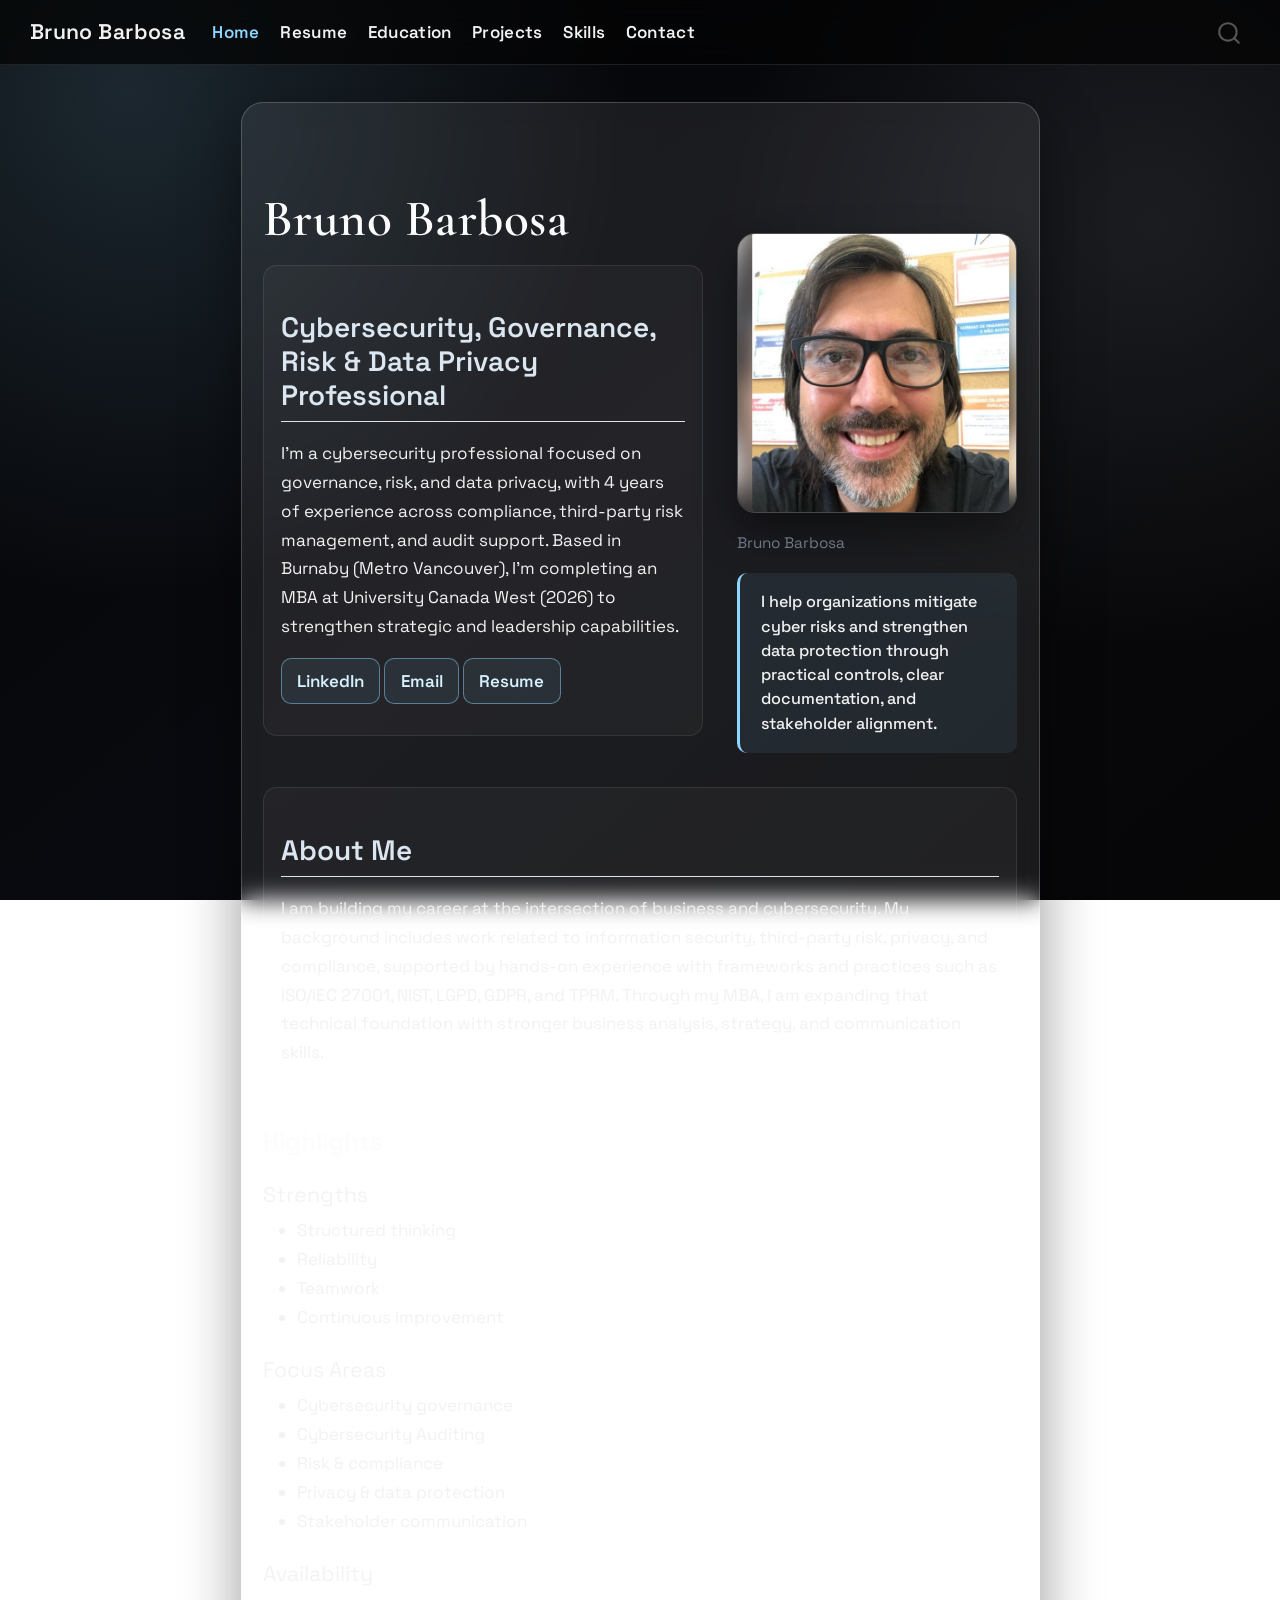
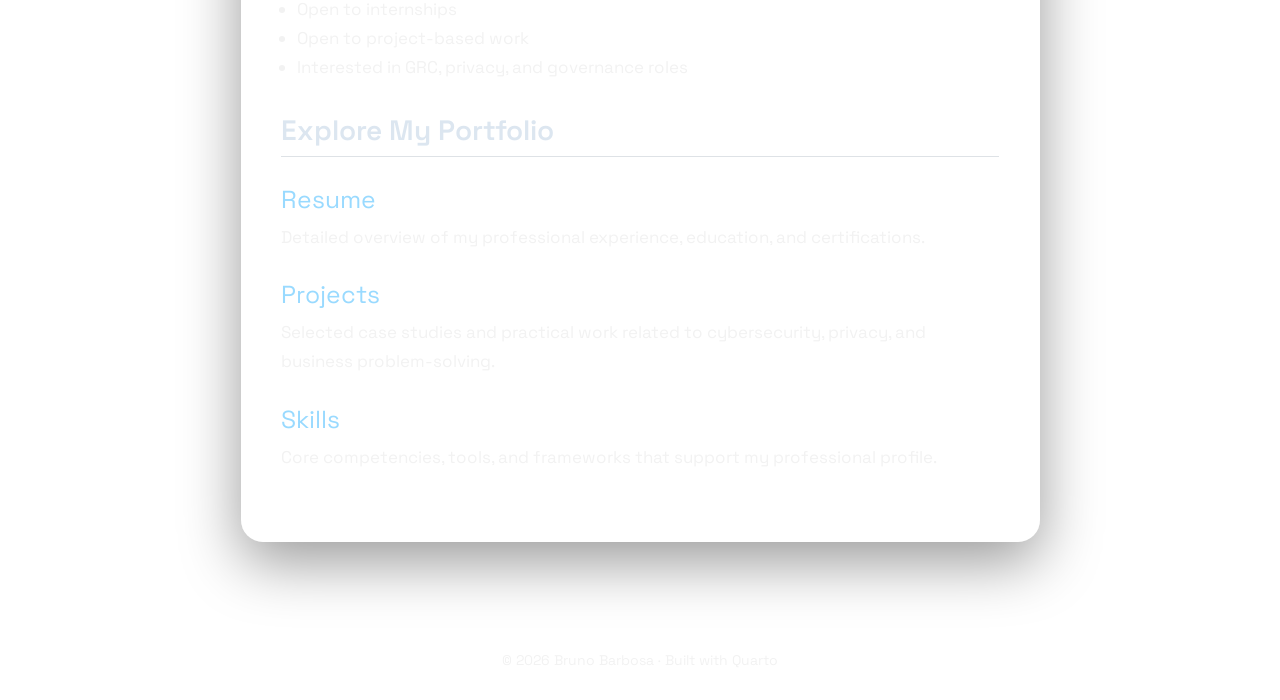
==== commit 97bf650b: "Add files via upload" ====
--- a/docs/index.html
+++ b/docs/index.html
@@ -7,7 +7,7 @@
 <meta name="viewport" content="width=device-width, initial-scale=1.0, user-scalable=yes">
 
 
-<title>Home – Bruno Barbosa</title>
+<title>Bruno Barbosa</title>
 <style>
 code{white-space: pre-wrap;}
 span.smallcaps{font-variant: small-caps;}
@@ -128,33 +128,24 @@
 <!-- margin-sidebar -->
     
 <!-- main -->
-<main class="content" id="quarto-document-content">
-
-<header id="title-block-header" class="quarto-title-block default">
-<div class="quarto-title">
-<h1 class="title">Home</h1>
-</div>
-
-
-
-<div class="quarto-title-meta">
-
-    
-  
-    
-  </div>
-  
-
-
-</header>
+<main class="content" id="quarto-document-content"><header id="title-block-header" class="quarto-title-block"></header>
+
+
 
 
 <div class="home-hero">
-<div class="home-hero-copy">
-<p class="home-kicker">
-Cybersecurity Portfolio
-</p>
-<section id="bruno-barbosa" class="level1">
+<div class="home-hero-photo">
+<div class="quarto-figure quarto-figure-center">
+<figure class="figure">
+<p><img src="headshot.png" class="img-fluid figure-img" alt="Portrait of Bruno Barbosa"></p>
+<figcaption>Bruno Barbosa</figcaption>
+</figure>
+</div>
+<blockquote class="impact-quote blockquote">
+<p>I help organizations mitigate cyber risks and strengthen data protection through practical controls, clear documentation, and stakeholder alignment.</p>
+</blockquote>
+</div>
+<section id="bruno-barbosa" class="level1 home-hero-copy">
 <h1>Bruno Barbosa</h1>
 <section id="cybersecurity-governance-risk-data-privacy-professional" class="level2">
 <h2 class="anchored" data-anchor-id="cybersecurity-governance-risk-data-privacy-professional">Cybersecurity, Governance, Risk &amp; Data Privacy Professional</h2>
@@ -165,22 +156,10 @@
 </section>
 </section>
 </div>
-<div class="home-hero-photo">
-<div class="quarto-figure quarto-figure-center">
-<figure class="figure">
-<p><img src="headshot.png" class="img-fluid figure-img" alt="Portrait of Bruno Barbosa"></p>
-<figcaption>Bruno Barbosa</figcaption>
-</figure>
-</div>
-</div>
-</div>
 <div class="home-about-split">
 <section id="about-me" class="level2 home-about-copy">
 <h2 class="anchored" data-anchor-id="about-me">About Me</h2>
 <p>I am building my career at the intersection of business and cybersecurity. My background includes work related to information security, third-party risk, privacy, and compliance, supported by hands-on experience with frameworks and practices such as ISO/IEC 27001, NIST, LGPD, GDPR, and TPRM. Through my MBA, I am expanding that technical foundation with stronger business analysis, strategy, and communication skills.</p>
-<blockquote class="impact-quote blockquote">
-<p>I help organizations mitigate cyber risks and strengthen data protection through practical controls, clear documentation, and stakeholder alignment.</p>
-</blockquote>
 </section>
 <div class="home-highlight-panel">
 <h3 class="anchored">
--- a/docs/styles.css
+++ b/docs/styles.css
@@ -19,6 +19,8 @@
   color: var(--text);
   font-family: 'Space Grotesk', 'Segoe UI', sans-serif;
   line-height: 1.7;
+  min-height: 100vh;
+  background-attachment: fixed;
 }
 
 #quarto-content {
@@ -63,6 +65,58 @@
   background: var(--glass);
   backdrop-filter: blur(12px);
   box-shadow: 0 20px 60px rgba(0, 0, 0, 0.4);
+}
+
+.home-hero {
+  display: flex;
+  flex-direction: row-reverse;
+  gap: 2rem;
+  align-items: flex-end;
+  margin-bottom: 2rem;
+}
+
+.home-hero-photo {
+  flex: 0 0 auto;
+  max-width: 280px;
+}
+
+.home-hero-photo img {
+  width: 100%;
+  height: auto;
+  display: block;
+  margin-bottom: 1rem;
+}
+
+.home-hero-photo .impact-quote {
+  font-size: 0.95rem;
+  line-height: 1.5;
+  margin-top: 1rem;
+  margin-bottom: 0;
+}
+
+.home-hero-copy {
+  flex: 1;
+  min-width: 0;
+}
+
+.home-kicker {
+  font-size: 0.9rem;
+  font-weight: 600;
+  color: var(--accent);
+  text-transform: uppercase;
+  letter-spacing: 0.08em;
+  margin-bottom: 0.5rem;
+}
+
+@media (max-width: 768px) {
+  .home-hero {
+    flex-direction: column;
+  }
+  
+  .home-hero-photo {
+    max-width: 100%;
+    order: -1;
+  }
 }
 
 
@@ -189,8 +243,15 @@
 }
 
 .page-footer,
-footer {
+footer,
+footer.footer,
+.nav-footer {
   color: var(--muted);
+  background: transparent !important;
+}
+
+.nav-footer {
+  border-top: 1px solid rgba(255, 255, 255, 0.08);
 }
 
 @media (max-width: 900px) {
